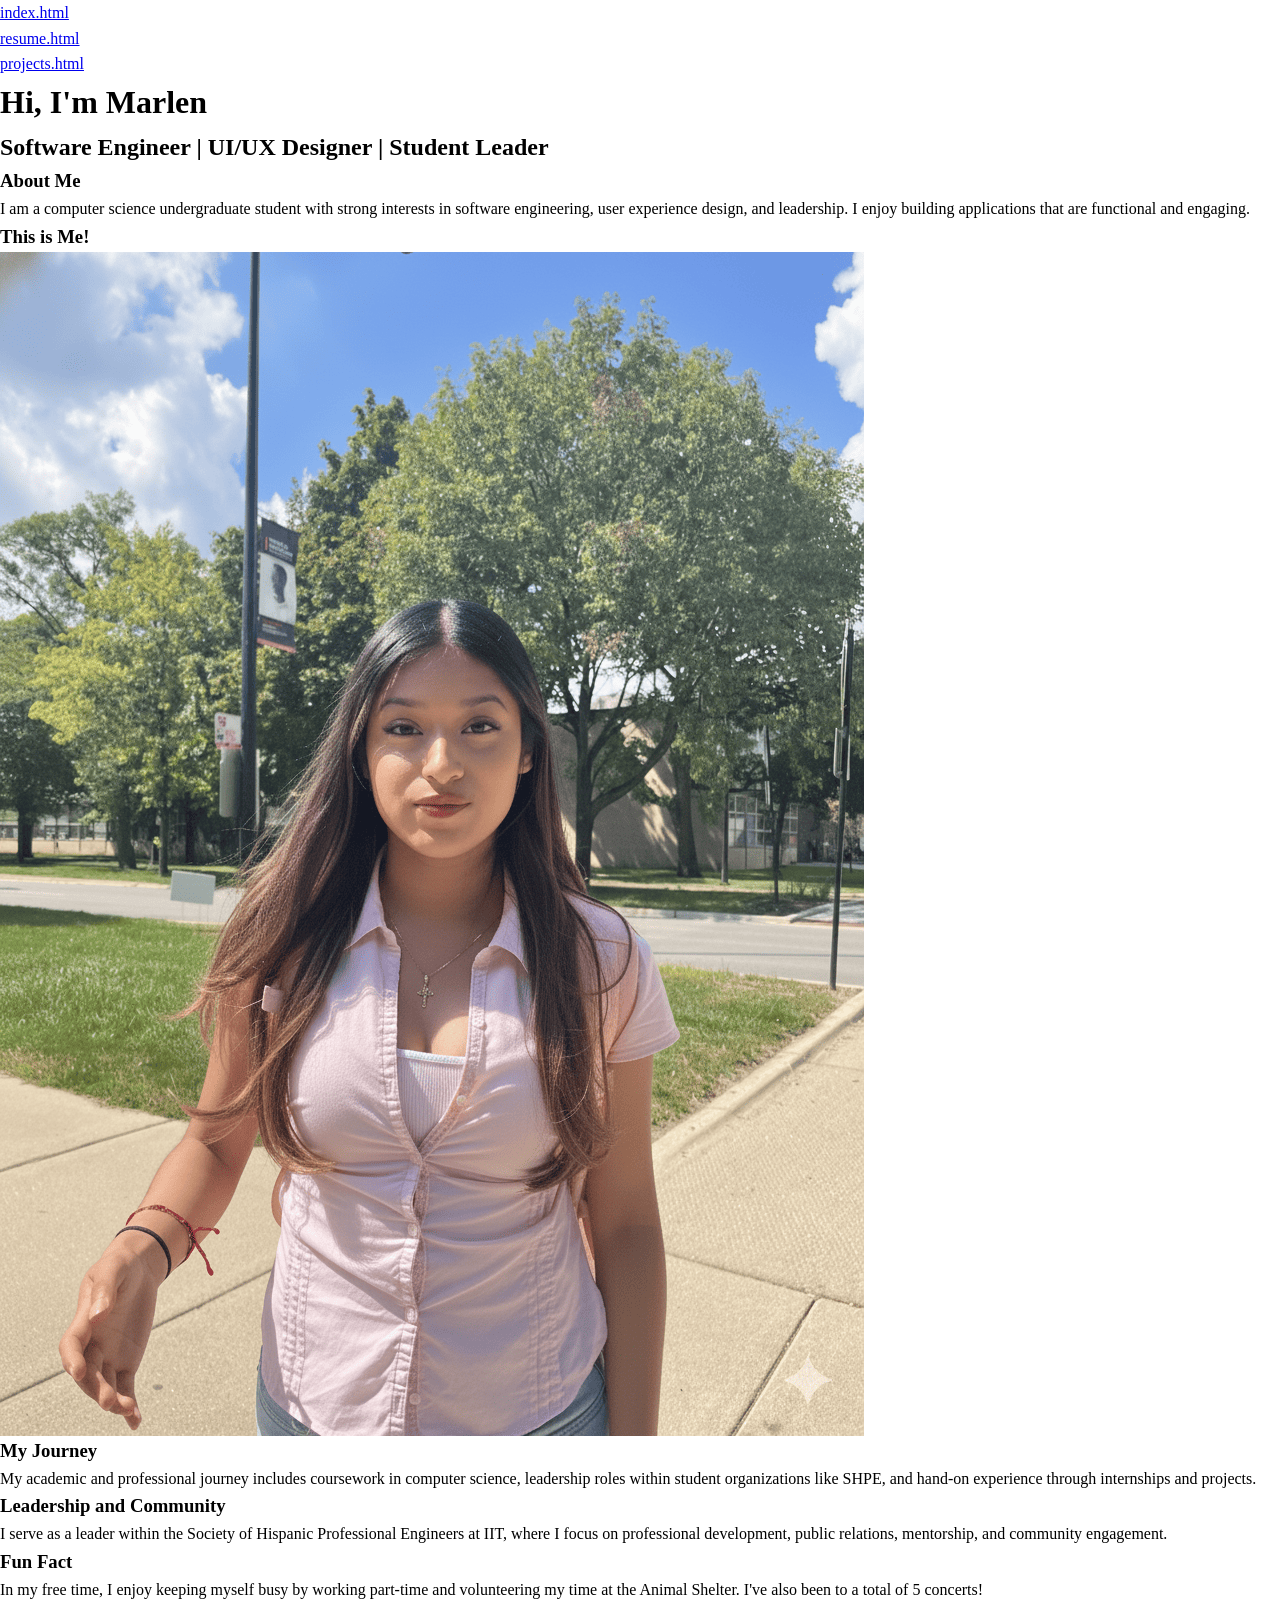
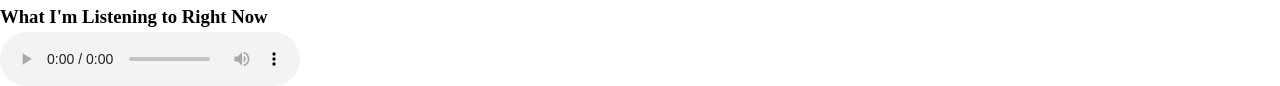
==== index.html @ 5e4bcdd4 "adding styling to reset css file and class names" ====
<!DOCTYPE html>
<html lang="en">
<head>
  <meta charset="utf-8">
  <title>About Me</title>
  <link rel="stylesheet" href="css/reset.css">
  <link rel="stylesheet" href="css/style.css">
</head>

<body class="home">
  <ul>
  	<li><a href="index.html">index.html</a></li>
  	<li><a href="resume.html">resume.html</a></li>
  	<li><a href="projects.html">projects.html</a></li>
  </ul>
  <header>
    <h1>Hi, I'm Marlen</h1>
  	<h2>Software Engineer | UI/UX Designer | Student Leader</h2>
  </header>
  <main>
    <section>
  	  <h3>About Me</h3>
  	  <p>I am a computer science undergraduate student with strong interests in software engineering, user experience design, and leadership. I enjoy building applications that are functional and engaging.</p>
  	</section>

  	<section>
  	  <h3>This is Me!</h3>
  	  <img src="media/images/headshot.png" alt="Image of Marlen Melchor">
  	</section>

  	<section>
  	  <h3>My Journey</h3>
  	  <p>My academic and professional journey includes coursework in computer science, leadership roles within student organizations like SHPE, and hand-on experience through internships and projects.</p>
  	</section>

  	<section>
  	  <h3>Leadership and Community</h3>
  	  <p>I serve as a leader within the Society of Hispanic Professional Engineers at IIT, where I focus on professional development, public relations, mentorship, and community engagement.</p>
  	</section>

  	<section>
  	  <h3>Fun Fact</h3>
  	  <p>In my free time, I enjoy keeping myself busy by working part-time and volunteering my time at the Animal Shelter. I've also been to a total of 5 concerts!</p>
  	</section>

  	<section>
  	  <h3>What I'm Listening to Right Now</h3>
  	  <audio controls>
  	  	<source src="media/audio/favoritesong.mp3" type="audio/mpeg">
  	  </audio>
  	</section>
  </main>
</body>
</html>
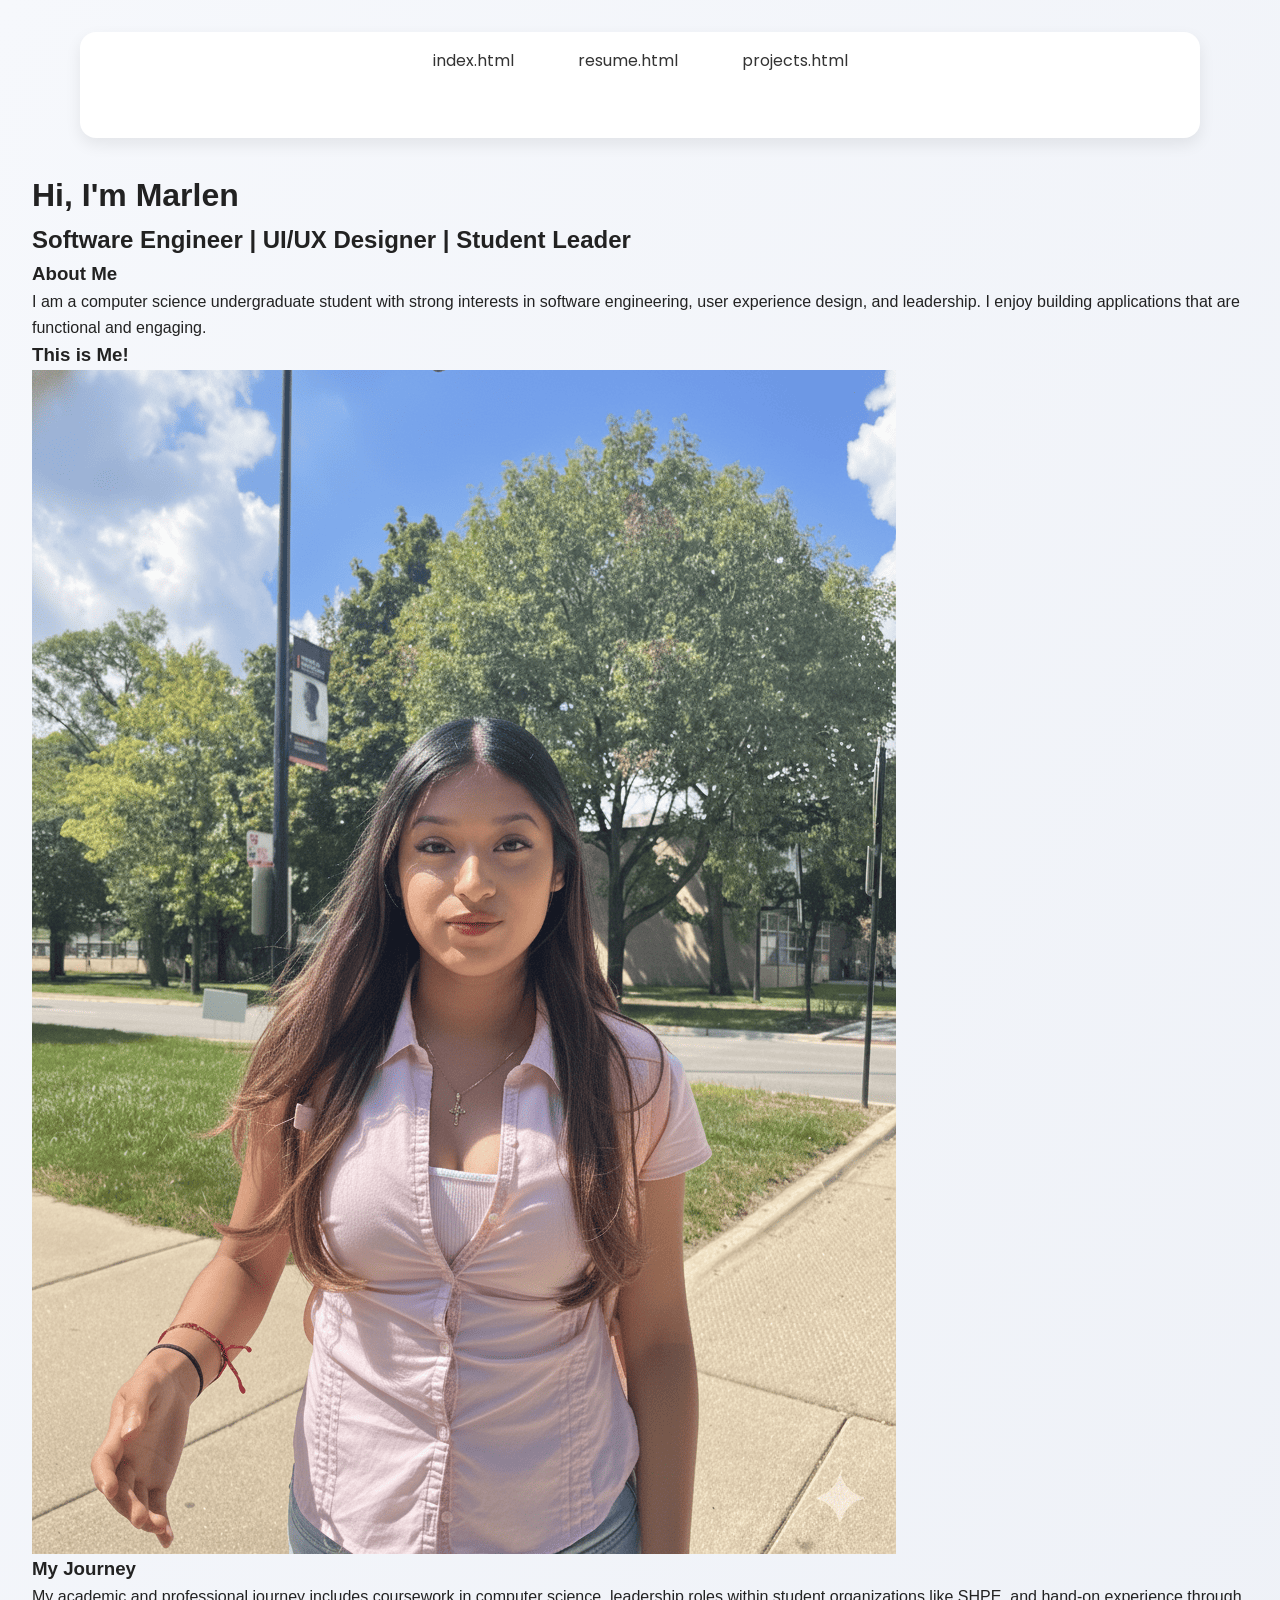
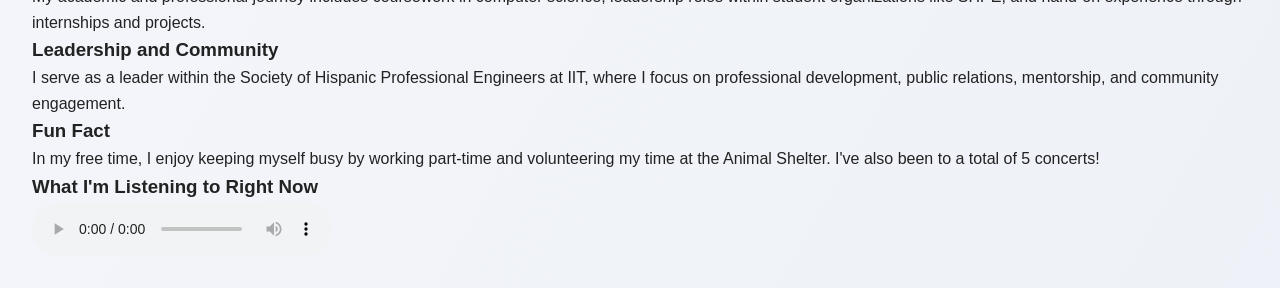
==== commit 96eabb93: "fixing spelling error on file name" ====
--- a/index.html
+++ b/index.html
@@ -5,15 +5,17 @@
   <meta charset="utf-8">
   <title>About Me</title>
   <link rel="stylesheet" href="css/reset.css">
-  <link rel="stylesheet" href="css/style.css">
+  <link rel="stylesheet" href="css/styles.css">
 </head>
 
 <body class="home">
-  <ul>
-  	<li><a href="index.html">index.html</a></li>
-  	<li><a href="resume.html">resume.html</a></li>
-  	<li><a href="projects.html">projects.html</a></li>
-  </ul>
+  <nav>
+    <ul>
+  	  <li><a href="index.html">index.html</a></li>
+  	  <li><a href="resume.html">resume.html</a></li>
+  	  <li><a href="projects.html">projects.html</a></li>
+    </ul>
+  </nav>
   <header>
     <h1>Hi, I'm Marlen</h1>
   	<h2>Software Engineer | UI/UX Designer | Student Leader</h2>
--- a/css/styles.css
+++ b/css/styles.css
@@ -0,0 +1,61 @@
+@import url('https://fonts.googleapis.com/css2?family=Poppins:wght@300;400;600&display=swap');
+
+body {
+  font-family: Arial, sans-serif;
+  background: linear-gradient(120deg, #f6f8fc, #eef1f7);
+  color: #222;
+  padding: 2rem;
+}
+
+nav {
+  background: white;
+  padding: 1rem;
+  border-radius: 1rem;
+  box-shadow: 0 0.4rem 1rem rgba(0,0,0,0.08);
+  margin-bottom: 2rem;
+  max-width: 70rem;
+  margin: 0 auto 2rem auto;
+}
+
+nav ul {
+  display: flex;
+  justify-content: center;
+  gap: 2rem;
+}
+
+nav ul li a {
+  text-decoration: none;
+  font-family: 'Poppins', sans-serif;
+  font-size: 1rem;
+  color: #333;
+  padding: 0.5rem 1rem;
+  border-radius: 0.5rem;
+  transition: 0.3s ease;
+}
+
+nav ul li a:hover {
+  background: #ff5f6d;
+  color: white;
+}
+
+ul {
+  display: flex;
+  justify-content: center;
+  gap: 2rem;
+  margin-bottom: 3rem;
+}
+
+ul li a {
+  font-family: 'Poppins', sans-serif;
+  text-decoration: none;
+  font-size: 1rem;
+  color: #333;
+  padding: 0.5rem 1rem;
+  border-radius: 0.5rem;
+  transition: all 0.3s ease;
+}
+
+ul li a:hover {
+  background: #ff5f6d;
+  color: white;
+}
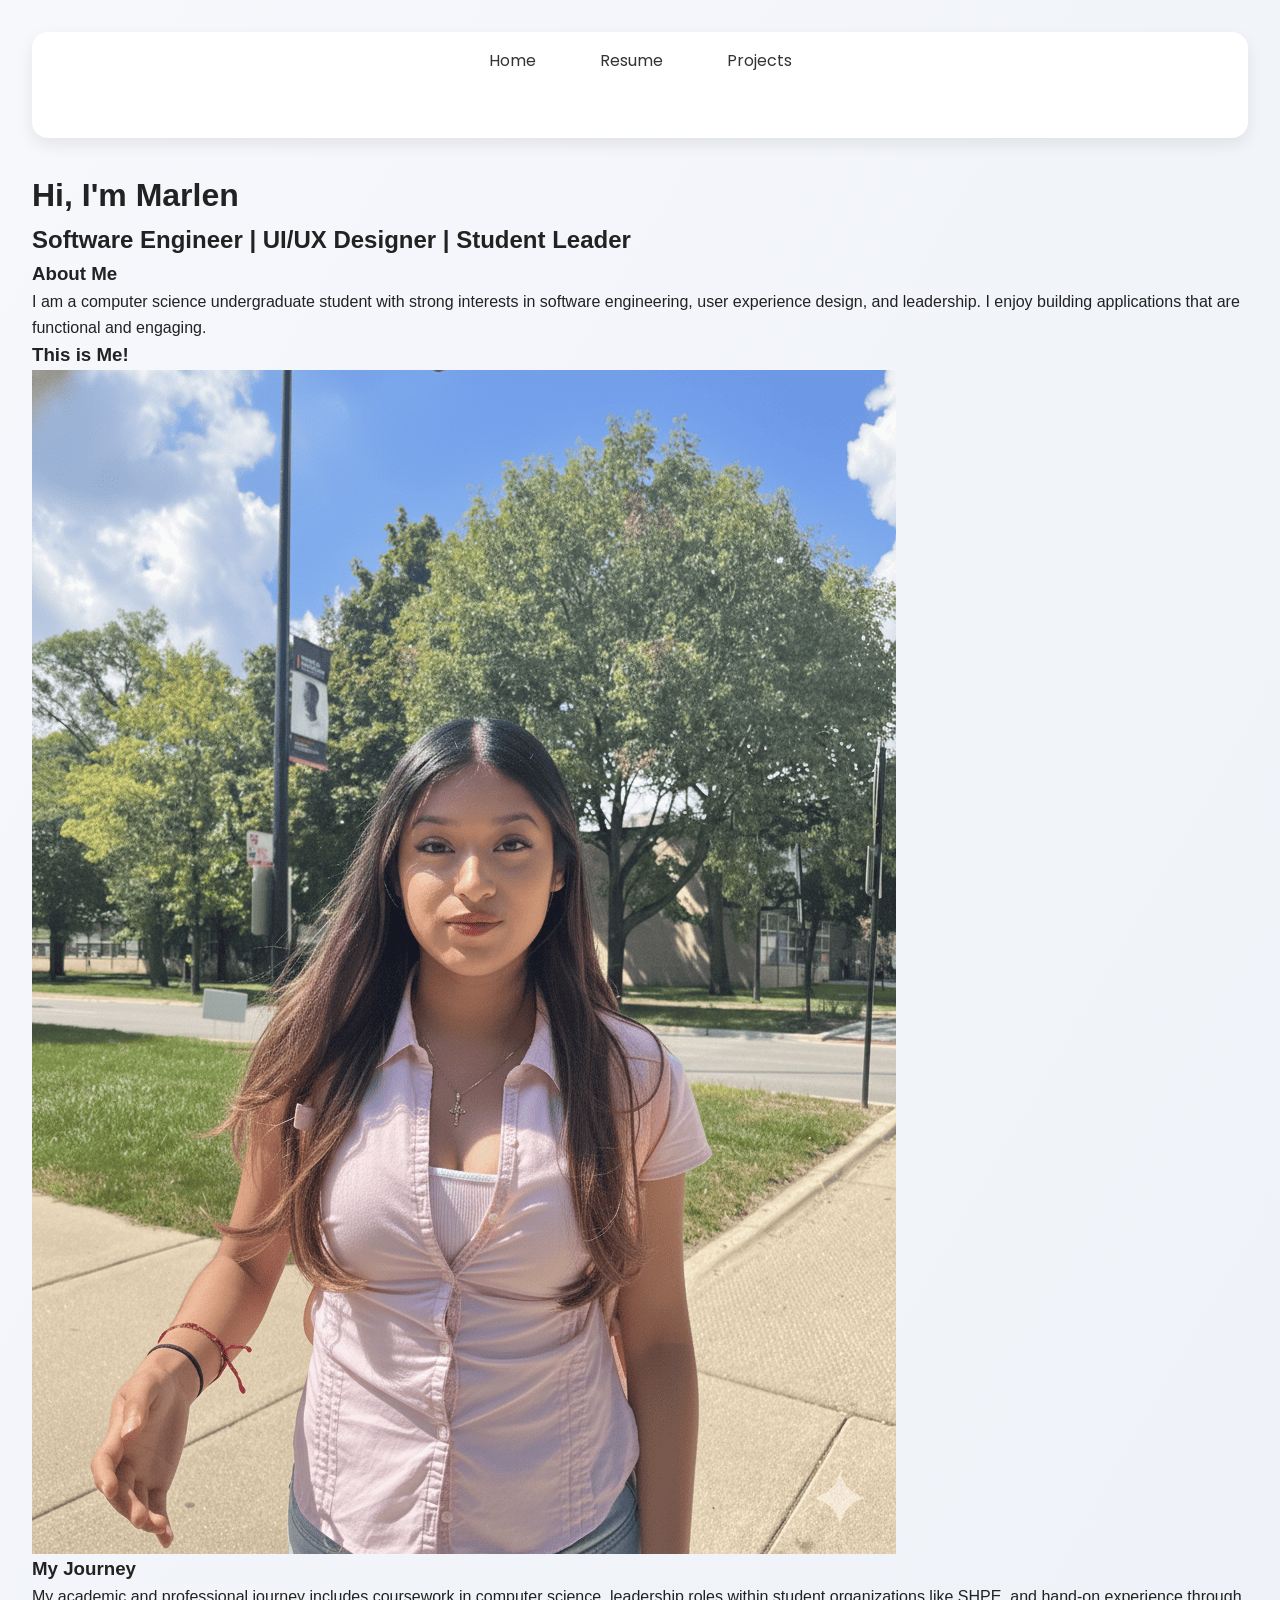
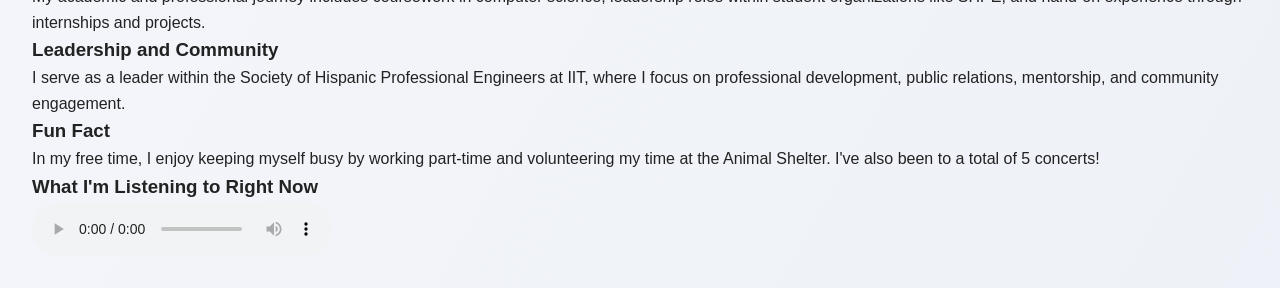
==== commit 001077a9: "fixing navigation bar" ====
--- a/index.html
+++ b/index.html
@@ -11,9 +11,9 @@
 <body class="home">
   <nav>
     <ul>
-  	  <li><a href="index.html">index.html</a></li>
-  	  <li><a href="resume.html">resume.html</a></li>
-  	  <li><a href="projects.html">projects.html</a></li>
+  	  <li><a href="index.html">Home</a></li>
+  	  <li><a href="resume.html">Resume</a></li>
+  	  <li><a href="projects.html">Projects</a></li>
     </ul>
   </nav>
   <header>
--- a/css/styles.css
+++ b/css/styles.css
@@ -13,8 +13,6 @@
   border-radius: 1rem;
   box-shadow: 0 0.4rem 1rem rgba(0,0,0,0.08);
   margin-bottom: 2rem;
-  max-width: 70rem;
-  margin: 0 auto 2rem auto;
 }
 
 nav ul {
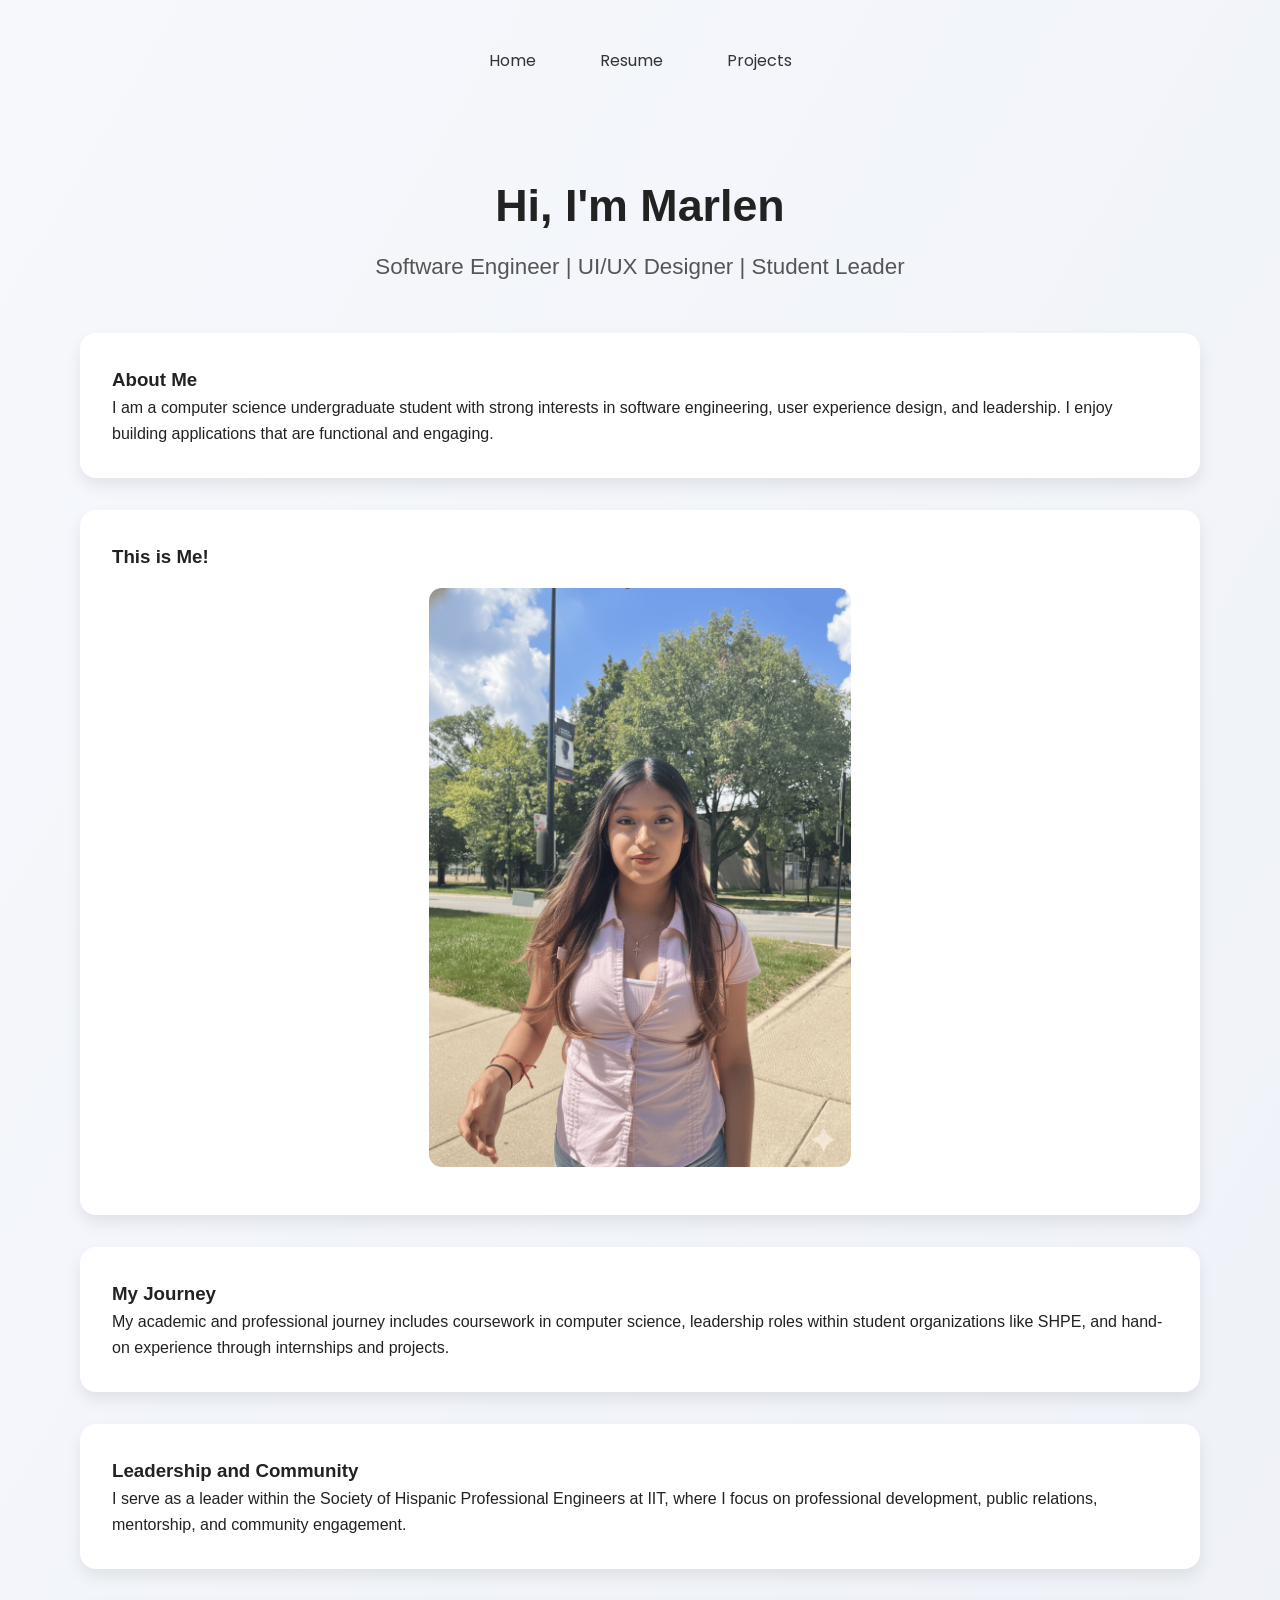
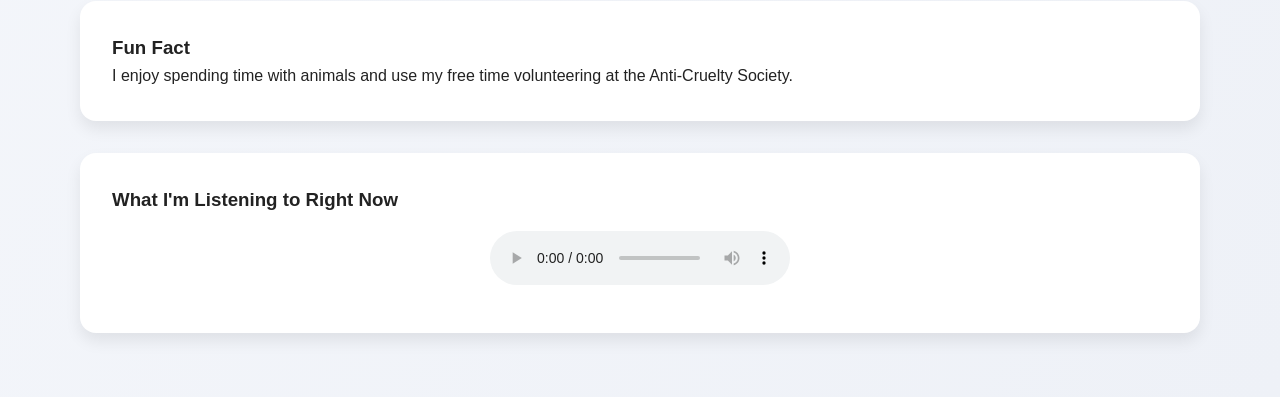
==== commit aa2cff4f: "section styling added and image" ====
--- a/index.html
+++ b/index.html
@@ -43,7 +43,7 @@
 
   	<section>
   	  <h3>Fun Fact</h3>
-  	  <p>In my free time, I enjoy keeping myself busy by working part-time and volunteering my time at the Animal Shelter. I've also been to a total of 5 concerts!</p>
+  	  <p>I enjoy spending time with animals and use my free time volunteering at the Anti-Cruelty Society.</p>
   	</section>
 
   	<section>
--- a/css/styles.css
+++ b/css/styles.css
@@ -8,10 +8,7 @@
 }
 
 nav {
-  background: white;
   padding: 1rem;
-  border-radius: 1rem;
-  box-shadow: 0 0.4rem 1rem rgba(0,0,0,0.08);
   margin-bottom: 2rem;
 }
 
@@ -57,3 +54,49 @@
   background: #ff5f6d;
   color: white;
 }
+
+header {
+  text-align: center;
+  margin-bottom: 3rem;
+}
+
+h1 {
+  font-family: 'Poppins', sans-serif;
+  font-size: 2.8rem;
+  margin-bottom: 0.5rem;
+}
+
+h2 {
+  font-family: 'Poppins', sans-serif;
+  font-weight: 300;
+  font-size: 1.4rem;
+  color: #555;
+}
+
+main {
+  max-width: 70rem;
+  margin: auto;
+}
+
+section {
+  background: white;
+  padding: 2rem;
+  margin-bottom: 2rem;
+  border-radius: 1rem;
+  box-shadow: 0 0.5rem 1rem rgba(0,0,0,0.08);
+  transition: transform 0.25s ease;
+}
+
+section:hover {
+  transform: translateY(-5px);
+}
+
+img {
+  margin: 1rem auto;
+  border-radius: 0.8rem;
+  max-width: 40%;
+}
+
+audio {
+  margin: 1rem auto;
+}
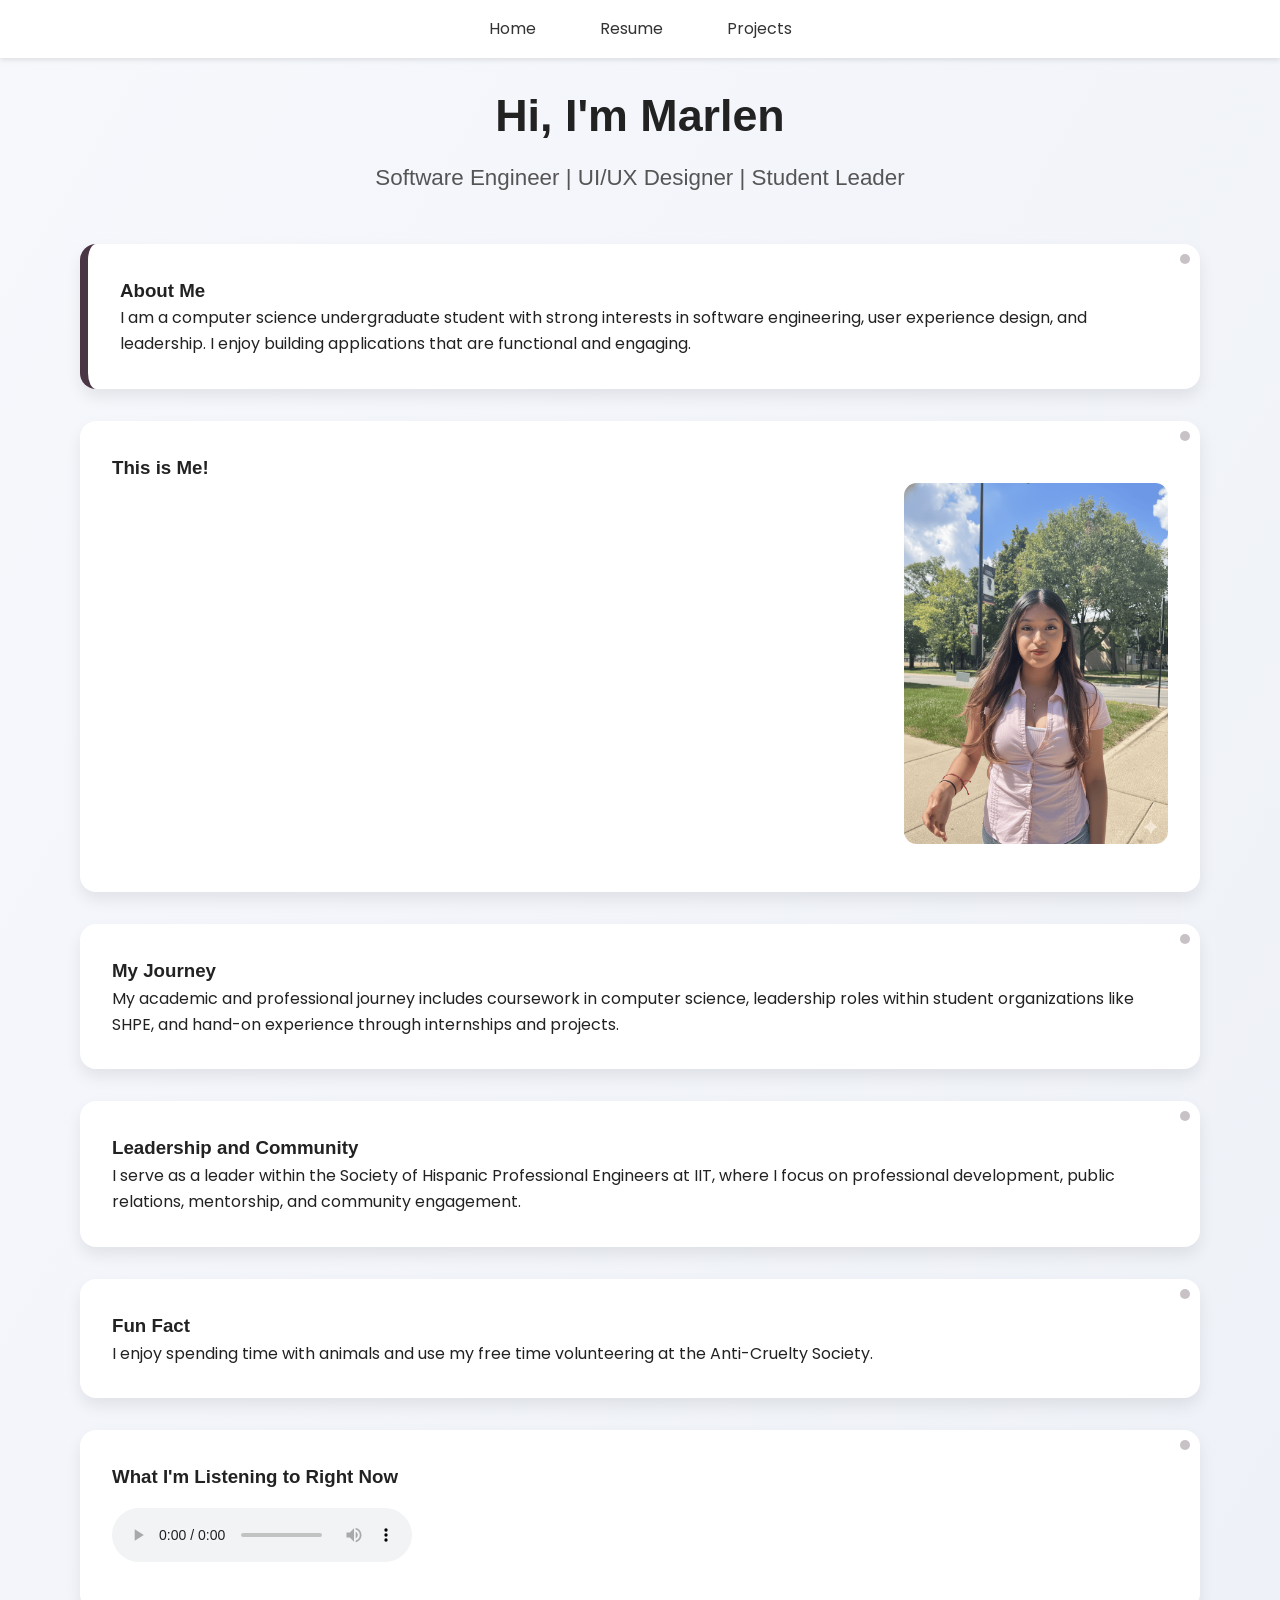
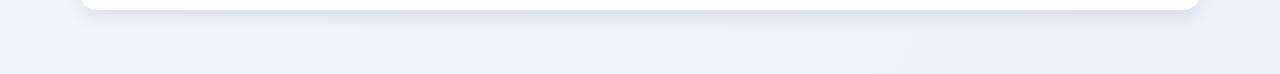
==== commit 13264159: "created the javascript file directory" ====
--- a/index.html
+++ b/index.html
@@ -6,6 +6,7 @@
   <title>About Me</title>
   <link rel="stylesheet" href="css/reset.css">
   <link rel="stylesheet" href="css/styles.css">
+  <script async src="js/script.js"></script>
 </head>
 
 <body class="home">
--- a/css/styles.css
+++ b/css/styles.css
@@ -1,21 +1,29 @@
 @import url('https://fonts.googleapis.com/css2?family=Poppins:wght@300;400;600&display=swap');
 
 body {
-  font-family: Arial, sans-serif;
+  font-family:'Poppins', Arial, Helvetica, sans-serif;
   background: linear-gradient(120deg, #f6f8fc, #eef1f7);
   color: #222;
-  padding: 2rem;
+  padding: 5rem 2rem 2rem 2rem;
 }
 
 nav {
+  position: fixed;
+  top: 0;
+  left: 0;
+  width: 100%;
+  background: rgba(255, 255, 255, 0.95);
+  backdrop-filter: blur(5px);
+  z-index: 1000;
   padding: 1rem;
-  margin-bottom: 2rem;
+  box-shadow: 0 2px 5px rgba(0,0,0,0.1);
 }
 
 nav ul {
   display: flex;
   justify-content: center;
   gap: 2rem;
+  margin-bottom: 0;
 }
 
 nav ul li a {
@@ -29,7 +37,7 @@
 }
 
 nav ul li a:hover {
-  background: #ff5f6d;
+  background: #4a3544;
   color: white;
 }
 
@@ -51,7 +59,7 @@
 }
 
 ul li a:hover {
-  background: #ff5f6d;
+  background: #4a3544;
   color: white;
 }
 
@@ -79,12 +87,14 @@
 }
 
 section {
+  position: relative;
   background: white;
   padding: 2rem;
   margin-bottom: 2rem;
   border-radius: 1rem;
   box-shadow: 0 0.5rem 1rem rgba(0,0,0,0.08);
   transition: transform 0.25s ease;
+  overflow: hidden;
 }
 
 section:hover {
@@ -92,11 +102,74 @@
 }
 
 img {
-  margin: 1rem auto;
+  float: right;
+  margin: 0 0 1rem 2rem;
   border-radius: 0.8rem;
-  max-width: 40%;
+  max-width: 25%;
 }
 
 audio {
-  margin: 1rem auto;
+  display: block;
+  margin: 1rem 0;
 }
+
+.home section:nth-child(1) {
+  border-left: 0.5rem solid #4a3544
+}
+
+.projects h1 {
+  color: #000000;
+}
+
+.projects section {
+  border-left: 0.4rem solid #4a3544;
+}
+
+.projects img {
+  max-width: 30%;
+}
+
+.resume h3 {
+  font-family: 'Poppins', sans-serif;
+  border-bottom: 0.15rem solid #4a3544;
+  padding-bottom: 0.3rem;
+  margin-bottom: 0.8rem;
+}
+
+.resume img {
+  max-width: 25%;
+}
+
+section::after {
+  content: "";
+  position: absolute;
+  top: 10px;
+  right: 10px;
+  width: 10px;
+  height: 10px;
+  background-color: #4a3544;
+  border-radius: 50%;
+  opacity: 0.3;
+}
+@media (max-width: 768px) {
+
+  body {
+    padding: 6rem 1rem 1rem 1rem;
+  }
+
+  main {
+    max-width: 95%;
+  }
+
+  nav ul {
+    gap: 0.5rem;
+  }
+
+  img {
+    float: none;
+    display: block;
+    margin: 1rem auto;
+    max-width: 70%;
+  }
+
+}
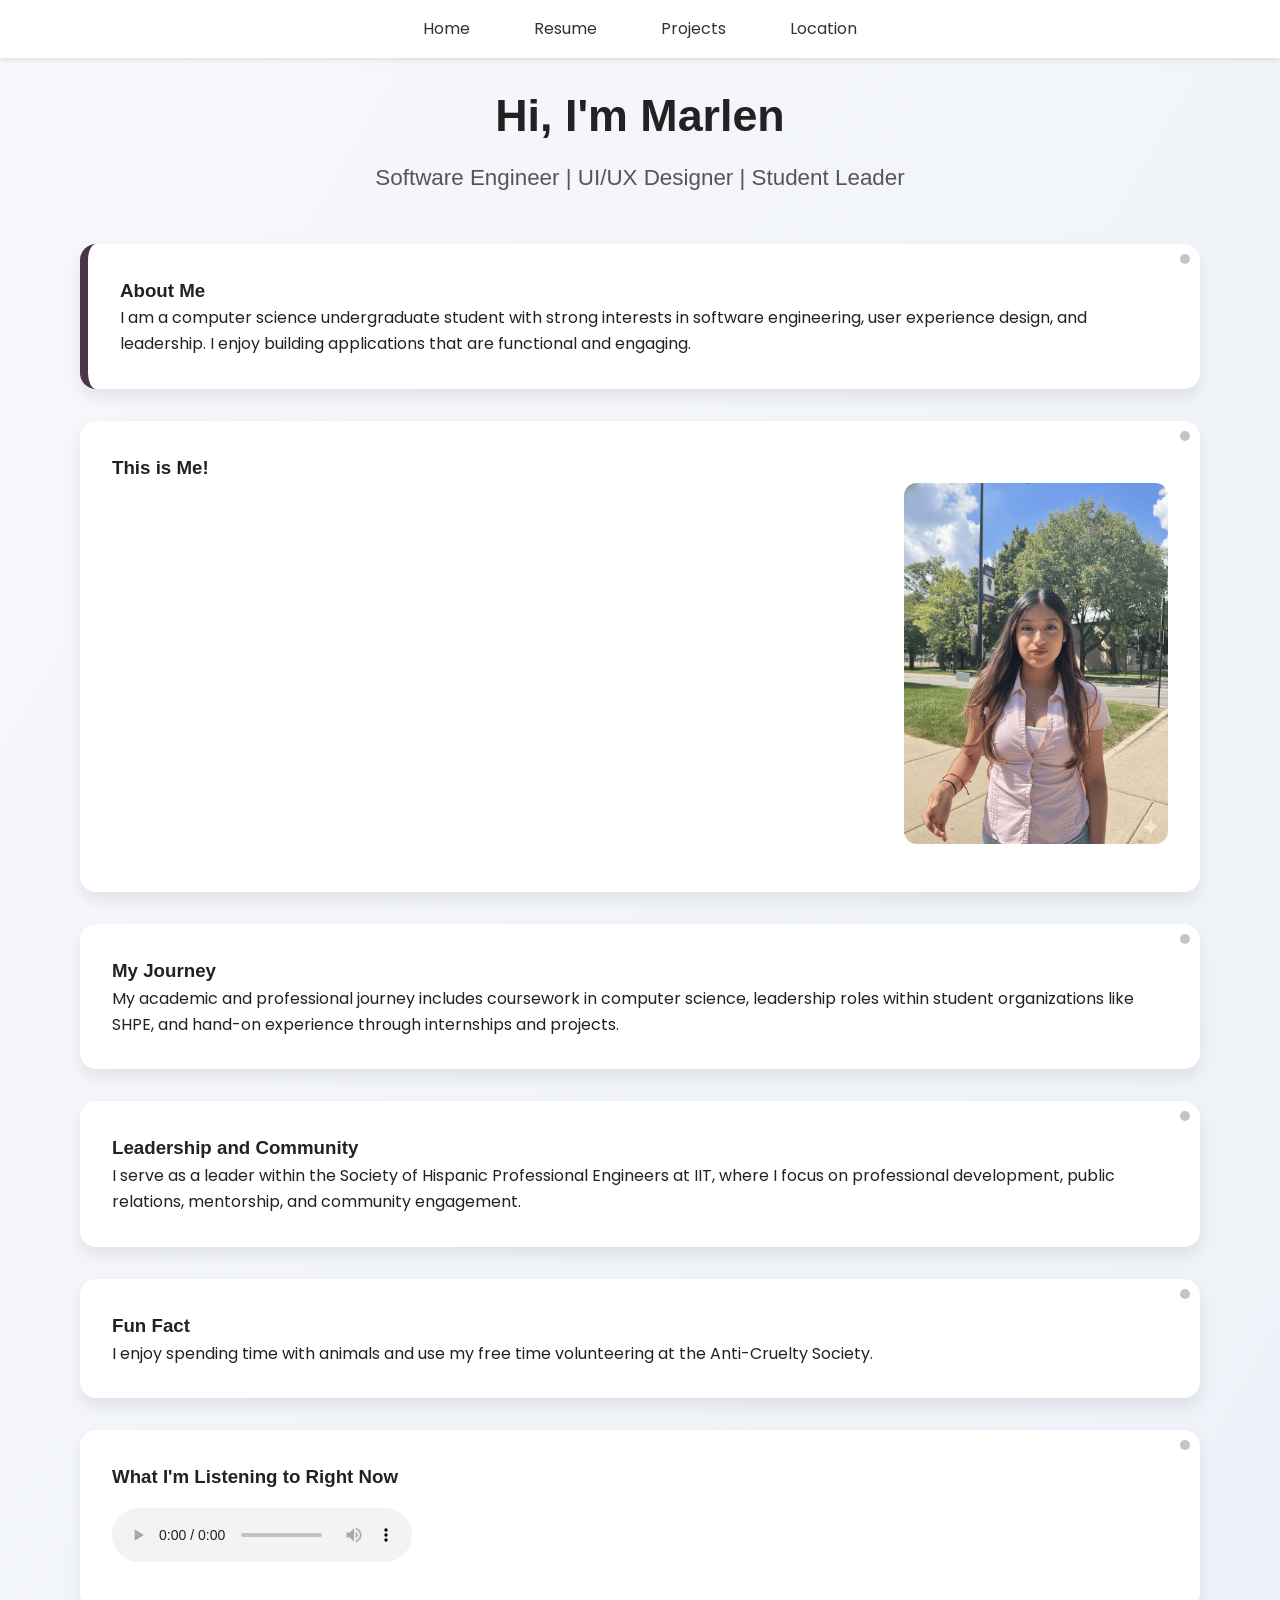
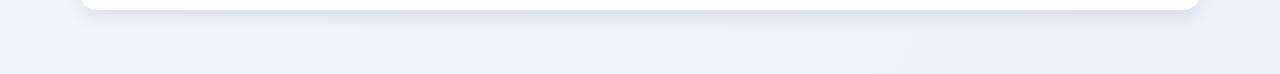
==== commit 2b082bf0: "updated map section styling" ====
--- a/index.html
+++ b/index.html
@@ -1,4 +1,3 @@
-
 <!DOCTYPE html>
 <html lang="en">
 <head>
@@ -15,6 +14,7 @@
   	  <li><a href="index.html">Home</a></li>
   	  <li><a href="resume.html">Resume</a></li>
   	  <li><a href="projects.html">Projects</a></li>
+	  <li><a href="map.html">Location</a></li>
     </ul>
   </nav>
   <header>
@@ -31,11 +31,11 @@
   	  <h3>This is Me!</h3>
   	  <img src="media/images/headshot.png" alt="Image of Marlen Melchor">
   	</section>
-
-  	<section>
-  	  <h3>My Journey</h3>
-  	  <p>My academic and professional journey includes coursework in computer science, leadership roles within student organizations like SHPE, and hand-on experience through internships and projects.</p>
-  	</section>
+	
+	<section>
+	  <h3>My Journey</h3>
+	  <p>My academic and professional journey includes coursework in computer science, leadership roles within student organizations like SHPE, and hand-on experience through internships and projects.</p>
+	</section>
 
   	<section>
   	  <h3>Leadership and Community</h3>
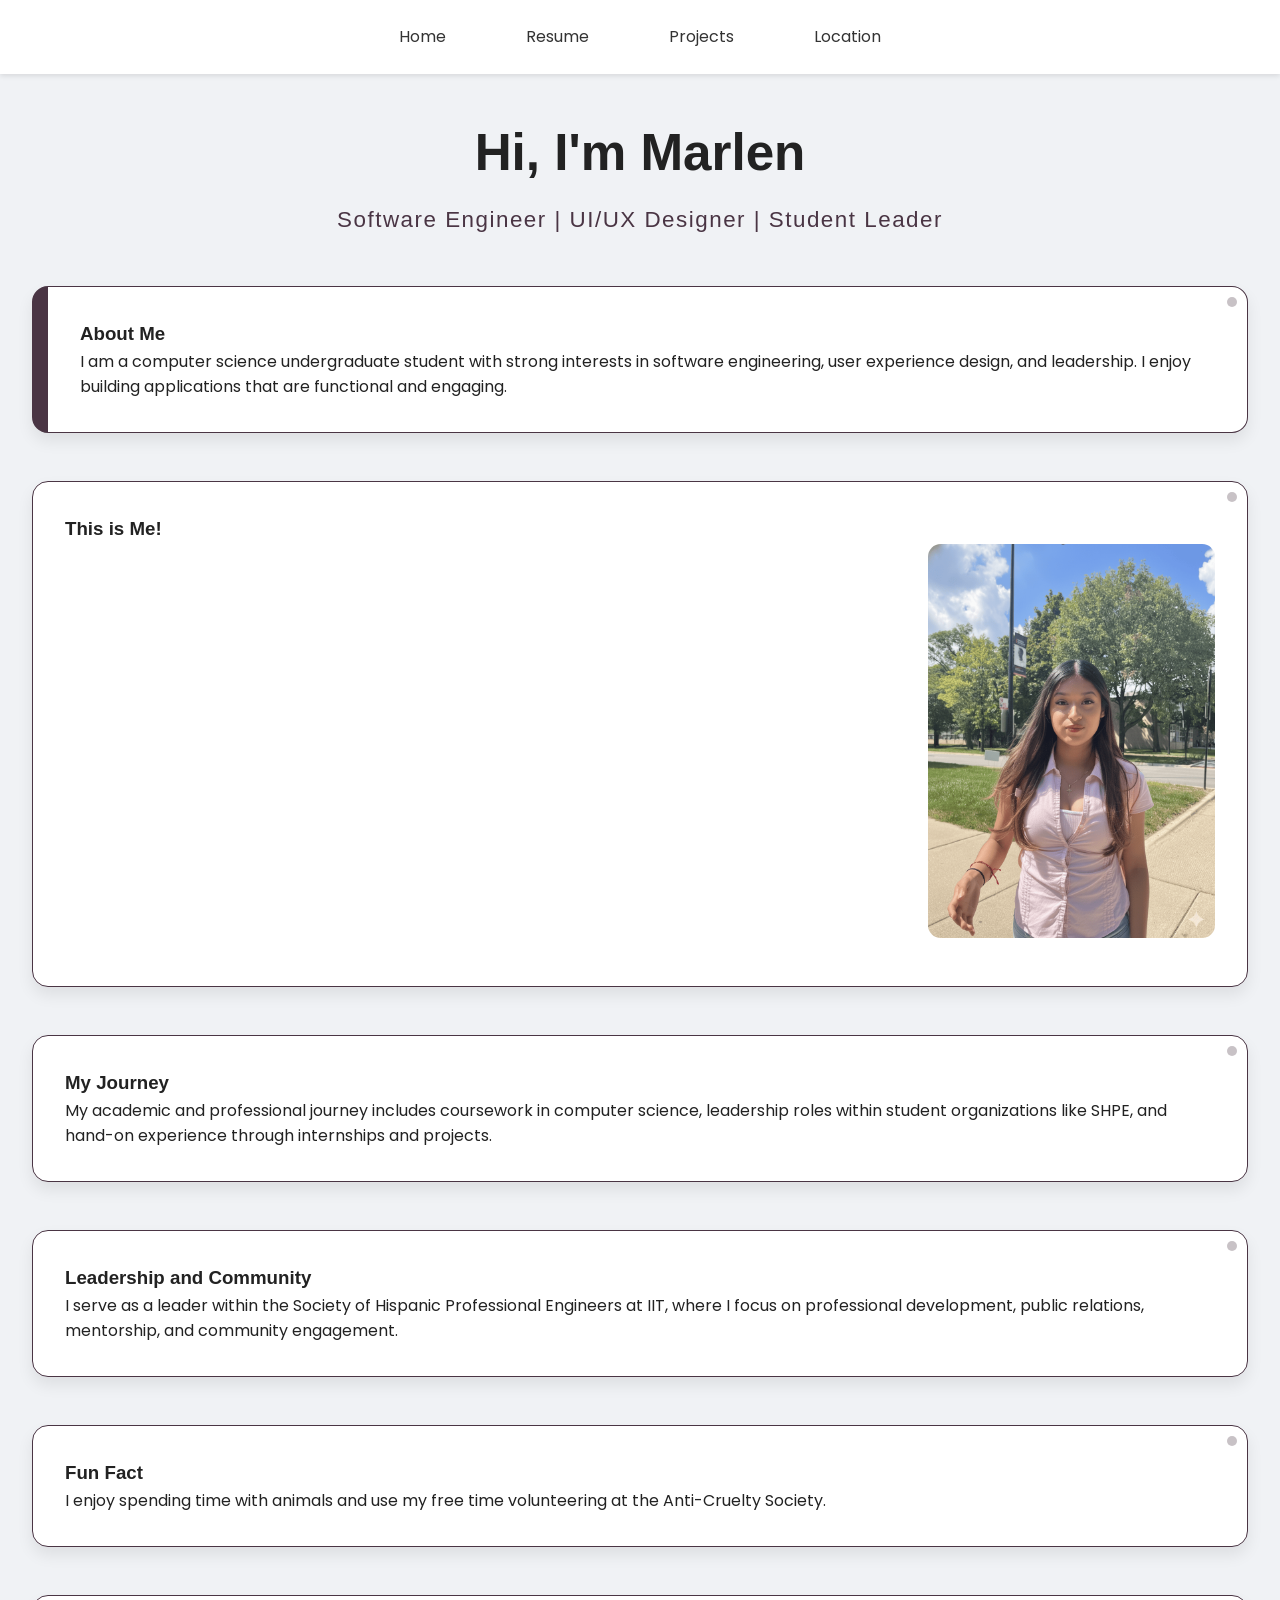
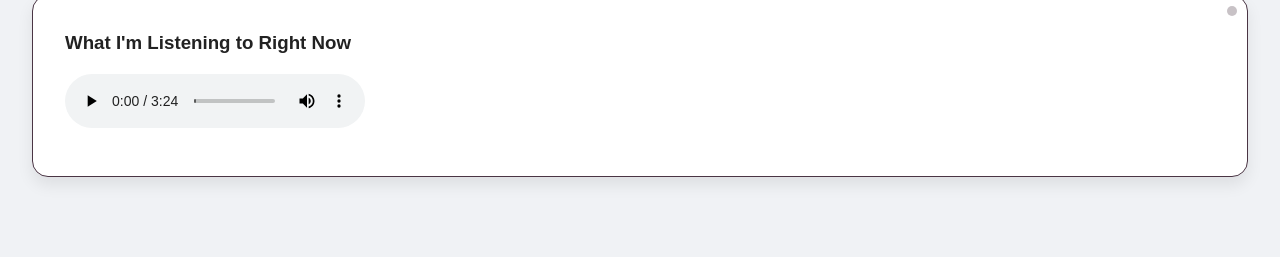
==== commit 7be509b7: "Update index.html" ====
--- a/index.html
+++ b/index.html
@@ -14,7 +14,7 @@
   	  <li><a href="index.html">Home</a></li>
   	  <li><a href="resume.html">Resume</a></li>
   	  <li><a href="projects.html">Projects</a></li>
-	  <li><a href="map.html">Location</a></li>
+	    <li><a href="map.html">Location</a></li>
     </ul>
   </nav>
   <header>
--- a/css/styles.css
+++ b/css/styles.css
@@ -173,3 +173,20 @@
   }
 
 }
+@media (min-width: 768px) {
+  body { background: #f0f2f5; } 
+  nav { padding: 1.5rem; } 
+  h1 { font-size: 3.2rem; } 
+  section { margin-bottom: 3rem; border: 1px solid #4a3544; } 
+  .home section:nth-child(1) { border-left-width: 1rem; } 
+}
+@media (min-width: 1024px) {
+  main { max-width: 80rem; } 
+  header { margin-top: 2rem; } 
+  h2 { letter-spacing: 1.5px; color: #4a3544; } 
+  nav ul { gap: 3rem; } 
+  section:hover { box-shadow: 0 10px 20px rgba(74, 53, 68, 0.15); } 
+}
+.resume section:first-of-type {
+  display: none;
+}
